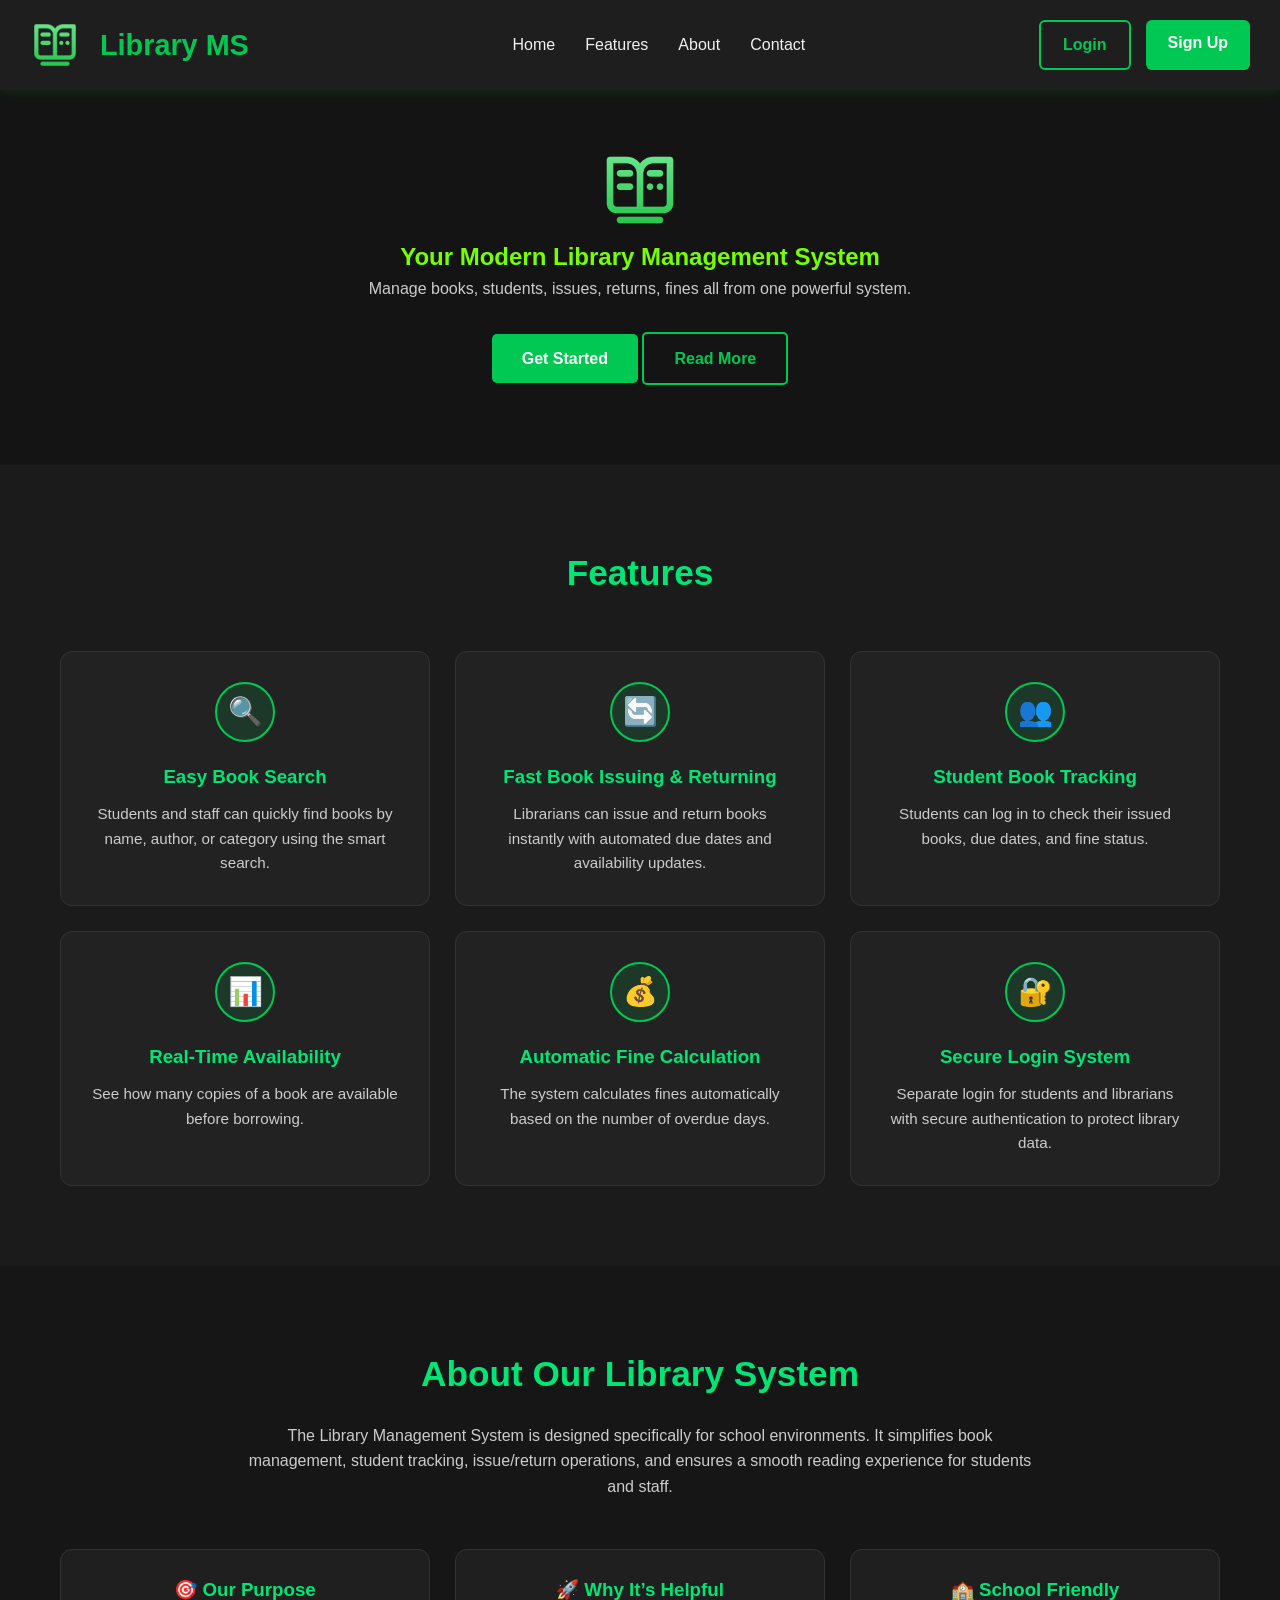
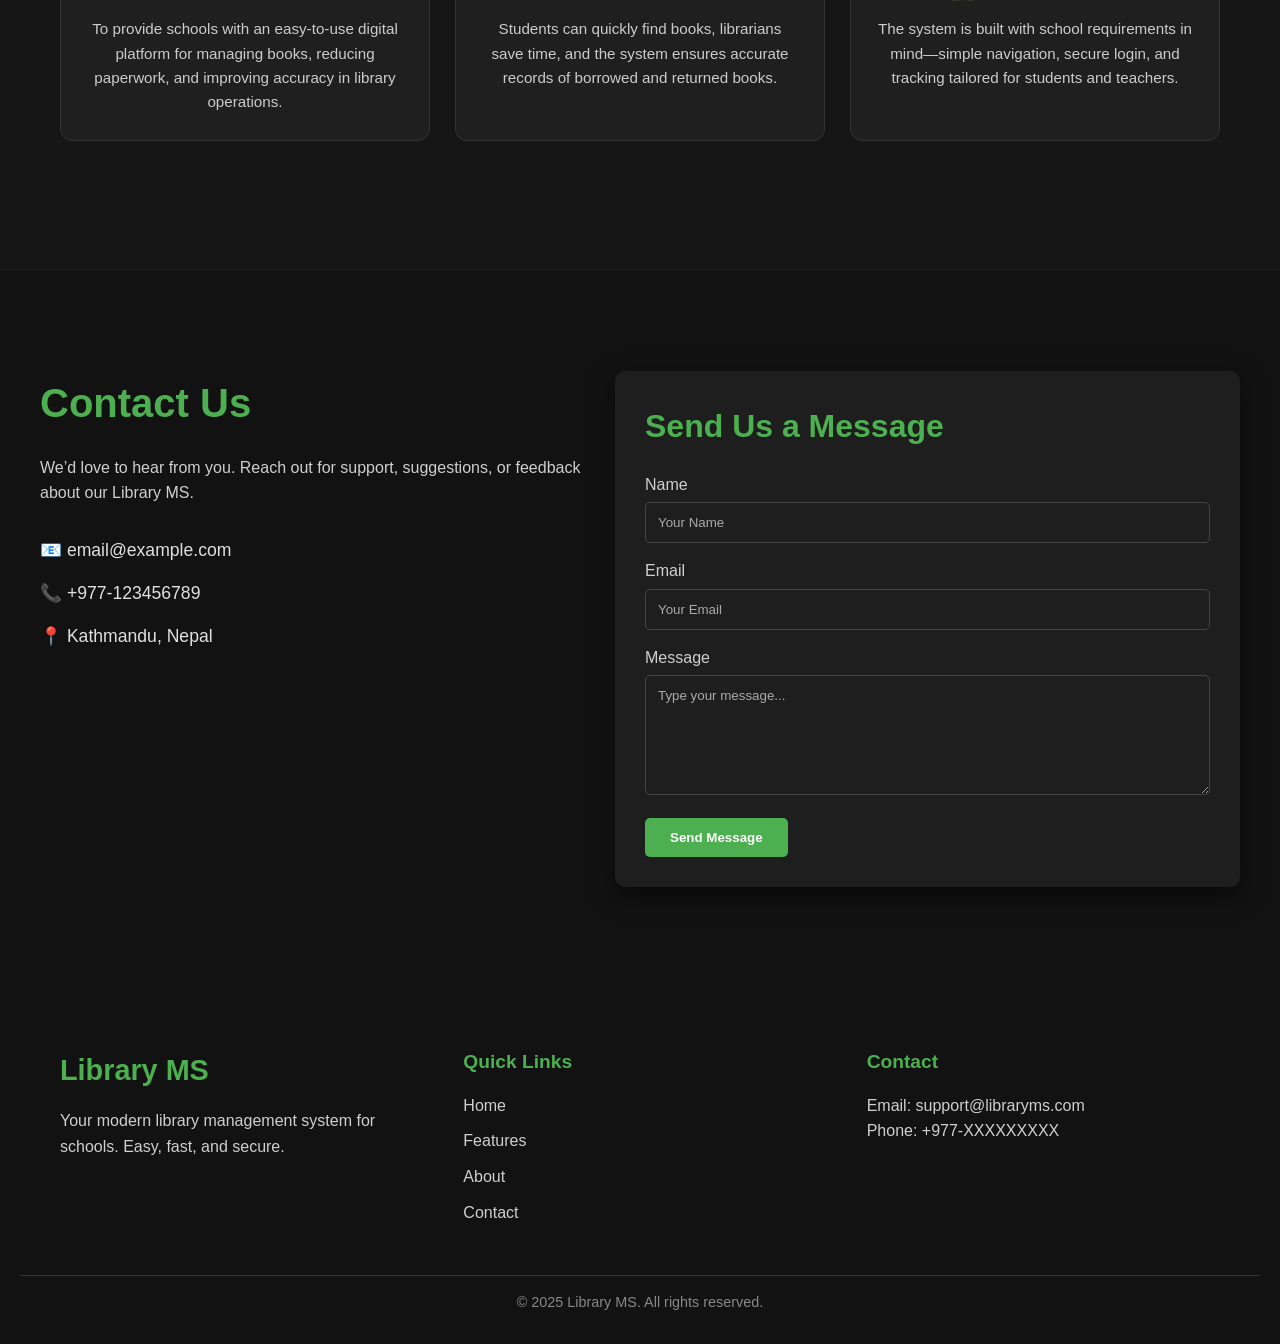
==== html/index.html @ 7e584225 "initial commit" ====
<!DOCTYPE html>
<html lang="en">

<head>
    <meta charset="UTF-8">
    <meta name="viewport" content="width=device-width, initial-scale=1.0">
    <title>Library MS - Dark Theme</title>
    <link rel="stylesheet" href="../css/index_style.css">
</head>

<body>

    <!-- ===========================
        HEADER
    ============================ -->
    <header>
        <div class="header-container">
            <div class="logo">
                <img src="../images/logo.png" alt="logo" height="50"> Library MS
            </div>

            <nav>
                <ul>
                    <li><a href="#home">Home</a></li>
                    <li><a href="#features">Features</a></li>
                    <li><a href="#about">About</a></li>
                    <li><a href="#contact">Contact</a></li>
                </ul>
            </nav>

            <!-- Login / Signup Buttons -->
            <div class="auth-buttons">
                <a href="login.html" class="btn-login">Login</a>
                <a href="signup.html" class="btn-signup">Sign Up</a>
            </div>
        </div>
    </header>

    <!-- ===========================
        HERO
    ============================ -->
    <section id="home" class="hero">
        <div class="container">
            <img src="../images/logo.png" alt="logo">
            <h2>Your Modern Library Management System</h2>
            <p>Manage books, students, issues, returns, fines all from one powerful system.</p>

            <div class="hero-buttons">
                <a class="btn" href="login.html">Get Started</a>
                <a class="btn btn-outline" href="about.html">Read More</a>
            </div>
        </div>
    </section>

    <!-- ===========================
        FEATURES
    ============================ -->
    <section id="features" class="features">
        <div class="container">
            <h2>Features</h2>
            <div class="feature-grid">

                <div class="feature-card">
                    <div class="feature-icon">🔍</div>
                    <h3>Easy Book Search</h3>
                    <p>Students and staff can quickly find books by name, author, or category using the smart search.</p>
                </div>

                <div class="feature-card">
                    <div class="feature-icon">🔄</div>
                    <h3>Fast Book Issuing & Returning</h3>
                    <p>Librarians can issue and return books instantly with automated due dates and availability updates.</p>
                </div>

                <div class="feature-card">
                    <div class="feature-icon">👥</div>
                    <h3>Student Book Tracking</h3>
                    <p>Students can log in to check their issued books, due dates, and fine status.</p>
                </div>

                <div class="feature-card">
                    <div class="feature-icon">📊</div>
                    <h3>Real-Time Availability</h3>
                    <p>See how many copies of a book are available before borrowing.</p>
                </div>

                <div class="feature-card">
                    <div class="feature-icon">💰</div>
                    <h3>Automatic Fine Calculation</h3>
                    <p>The system calculates fines automatically based on the number of overdue days.</p>
                </div>

                <div class="feature-card">
                    <div class="feature-icon">🔐</div>
                    <h3>Secure Login System</h3>
                    <p>Separate login for students and librarians with secure authentication to protect library data.</p>
                </div>

            </div>
        </div>
    </section>

    <!-- ===========================
        ABOUT
    ============================ -->
    <section id="about" class="about">
        <div class="container">
            <h2>About Our Library System</h2>
            <p class="about-description">
                The Library Management System is designed specifically for school environments.
                It simplifies book management, student tracking, issue/return operations, and
                ensures a smooth reading experience for students and staff.
            </p>

            <div class="about-grid">
                <div class="about-card">
                    <h3>🎯 Our Purpose</h3>
                    <p>To provide schools with an easy-to-use digital platform for managing books,
                        reducing paperwork, and improving accuracy in library operations.</p>
                </div>
                <div class="about-card">
                    <h3>🚀 Why It’s Helpful</h3>
                    <p>Students can quickly find books, librarians save time, and the system ensures
                        accurate records of borrowed and returned books.</p>
                </div>
                <div class="about-card">
                    <h3>🏫 School Friendly</h3>
                    <p>The system is built with school requirements in mind—simple navigation, secure login,
                        and tracking tailored for students and teachers.</p>
                </div>
            </div>
        </div>
    </section>

    <!-- ===========================
        CONTACT
    ============================ -->
    <section id="contact" class="contact">
        <div class="container-contact">

            <!-- Contact Info -->
            <div class="contact-info">
                <h2>Contact Us</h2>
                <p>We’d love to hear from you. Reach out for support, suggestions, or feedback about our Library MS.</p>
                <ul>
                    <li>📧 email@example.com</li>
                    <li>📞 +977-123456789</li>
                    <li>📍 Kathmandu, Nepal</li>
                </ul>
            </div>

            <!-- Contact Form -->
            <div class="contact-form">
                <h3>Send Us a Message</h3>

                <div class="form-group">
                    <label for="name">Name</label>
                    <input type="text" id="name" placeholder="Your Name">
                </div>

                <div class="form-group">
                    <label for="email">Email</label>
                    <input type="email" id="email" placeholder="Your Email">
                </div>

                <div class="form-group">
                    <label for="message">Message</label>
                    <textarea id="message" placeholder="Type your message..."></textarea>
                </div>

                <button class="btn btn-send">Send Message</button>
            </div>

        </div>
    </section>

    <!-- ===========================
        FOOTER
    ============================ -->
    <footer class="footer">
        <div class="container footer-container">

            <!-- About / Logo -->
            <div class="footer-column">
                <div class="footer-logo">Library MS</div>
                <p>Your modern library management system for schools. Easy, fast, and secure.</p>
            </div>

            <!-- Quick Links -->
            <div class="footer-column">
                <h4>Quick Links</h4>
                <ul>
                    <li><a href="#home">Home</a></li>
                    <li><a href="#features">Features</a></li>
                    <li><a href="#about">About</a></li>
                    <li><a href="#contact">Contact</a></li>
                </ul>
            </div>

            <!-- Contact -->
            <div class="footer-column">
                <h4>Contact</h4>
                <p>Email: support@libraryms.com</p>
                <p>Phone: +977-XXXXXXXXX</p>
            </div>

        </div>

        <div class="footer-bottom">
            &copy; 2025 Library MS. All rights reserved.
        </div>
    </footer>

</body>

</html>
---- css/index_style.css ----
/* ===========================
   Global Reset & Base Styles
============================ */
* {
    margin: 0;
    padding: 0;
    box-sizing: border-box;
    font-family: 'Segoe UI', Tahoma, Geneva, Verdana, sans-serif;
    scroll-behavior: smooth; /* Smooth scroll */
}

body {
    background-color: #121212;
    color: #e0e0e0;
    line-height: 1.6;
}

.container {
    max-width: 1200px;
    margin: auto;
    padding: 0 20px;
}

/* ===========================
   Buttons
============================ */
.btn {
    display: inline-block;
    padding: 12px 30px;
    background-color: #00c853;
    color: white;
    text-decoration: none;
    border-radius: 5px;
    font-weight: 600;
    transition: 0.3s;
    border: none;
}

.btn:hover {
    background-color: #009624;
}

.btn-outline {
    background-color: transparent;
    border: 2px solid #00c853;
    color: #00c853;
}

.btn-outline:hover {
    background-color: #00c853;
    color: white;
}

/* ===========================
   Header
============================ */
header {
    background-color: #1e1e1e;
    padding: 20px 30px;
    position: fixed;
    width: 100%;
    top: 0;
    z-index: 1000;
    box-shadow: 0 2px 10px rgba(0, 255, 0, 0.1);
}

.header-container {
    display: flex;
    justify-content: space-between;
    align-items: center;
}

header .logo {
    font-size: 1.8rem;
    font-weight: bold;
    color: #00c853;
    display: flex;
    align-items: center;
    gap: 20px;
}

nav ul {
    display: flex;
    list-style: none;
}

nav ul li {
    margin-left: 30px;
}

nav ul li a {
    color: #f1f1f1;
    text-decoration: none;
    transition: 0.3s;
}

nav ul li a:hover {
    color: #00c853;
}

.auth-buttons {
    display: flex;
    gap: 15px;
}

.btn-login {
    padding: 10px 22px;
    border-radius: 6px;
    border: 2px solid #00c853;
    color: #00c853;
    text-decoration: none;
    font-weight: 600;
    transition: 0.3s;
}

.btn-login:hover {
    background-color: #00c853;
    color: white;
}

.btn-signup {
    padding: 10px 22px;
    border-radius: 6px;
    background-color: #00c853;
    color: white;
    font-weight: 600;
    text-decoration: none;
    transition: 0.3s;
}

.btn-signup:hover {
    background-color: #009624;
}

/* ===========================
   Hero Section
============================ */
.hero {
    text-align: center;
    padding-top: 150px;
    padding-bottom: 80px;
    background-color: #141414;
}

.hero .container img {
    height: 80px;
}

.hero h1 {
    color: #00c853;
}

.hero h2 {
    color: #76ff03;
}

.hero p {
    max-width: 700px;
    margin: auto;
    color: #cccccc;
    margin-bottom: 30px;
}

/* ===========================
   Features Section
============================ */
.features {
    background-color: #1b1b1b;
    padding: 80px 0;
}

.features h2 {
    text-align: center;
    margin-bottom: 50px;
    font-size: 2.2rem;
    color: #00e676;
}

.feature-grid {
    display: grid;
    grid-template-columns: repeat(auto-fit, minmax(280px, 1fr));
    gap: 25px;
}

.feature-card {
    background-color: #222;
    padding: 30px;
    border-radius: 12px;
    text-align: center;
    transition: 0.3s ease;
    border: 1px solid #333;
}

.feature-card:hover {
    transform: translateY(-8px);
    border-color: #00c853;
    box-shadow: 0 4px 20px rgba(0, 255, 0, 0.1);
}

.feature-icon {
    width: 60px;
    height: 60px;
    margin: auto;
    margin-bottom: 20px;
    border-radius: 50%;
    background-color: #00c85322;
    border: 2px solid #00c853;
    display: flex;
    justify-content: center;
    align-items: center;
    font-size: 28px;
    color: #00e676;
}

.feature-card h3 {
    margin-bottom: 10px;
    color: #00e676;
}

.feature-card p {
    color: #cccccc;
    font-size: 0.95rem;
}

/* ===========================
   About Section
============================ */
.about {
    background-color: #161616;
    padding: 80px 0;
    text-align: center;
}

.about h2 {
    color: #00e676;
    font-size: 2.2rem;
    margin-bottom: 20px;
}

.about-description {
    max-width: 800px;
    margin: 0 auto 50px;
    color: #cccccc;
    font-size: 1rem;
}

.about-grid {
    display: grid;
    grid-template-columns: repeat(auto-fit, minmax(260px, 1fr));
    gap: 25px;
    margin-bottom: 50px;
}

.about-card {
    background-color: #1f1f1f;
    padding: 25px;
    border-radius: 12px;
    border: 1px solid #333;
    transition: 0.3s ease;
}

.about-card:hover {
    transform: translateY(-8px);
    border-color: #00c853;
    box-shadow: 0 4px 20px rgba(0, 255, 0, 0.1);
}

.about-card h3 {
    color: #00e676;
    margin-bottom: 12px;
}

.about-card p {
    color: #cccccc;
    font-size: 0.95rem;
}

/* ===========================
   Contact Section
============================ */
.container-contact{
    display: flex;
    justify-content: space-between;
    align-items: flex-start;
    width: 100%;
    height: auto;
    padding: 20px;
}
.contact {
    background-color: #121212;
    padding: 80px 20px;
    display: flex;
    flex-direction: row; /* row layout */
    justify-content: space-between; /* space between info and form */
    align-items: flex-start;
    gap: 50px;
    color: #e0e0e0;
    flex-wrap: wrap; /* allows stacking on small screens */
    width: 100%;
}

.contact-info {
    flex: 1 1 350px;
  
}

.contact-info h2 {
    font-size: 2.5rem;
    margin-bottom: 20px;
    color: #4CAF50;
}

.contact-info p {
    margin-bottom: 30px;
    line-height: 1.6;
    color: #cfcfcf;
}

.contact-info ul {
    list-style: none;
    padding: 0;
}

.contact-info ul li {
    margin-bottom: 15px;
    font-size: 1.1rem;
}

/* Contact Form */
.contact-form {
    flex: 1 1 400px;
    background: #1e1e1e;
    padding: 30px;
    border-radius: 10px;
    box-shadow: 0 8px 25px rgba(0, 0, 0, 0.5);
    width: 400px;
    
}

.contact-form h3 {
    font-size: 2rem;
    margin-bottom: 20px;
    color: #4CAF50;
}

.contact-form .form-group {
    margin-bottom: 15px;
}

.contact-form label {
    display: block;
    margin-bottom: 5px;
    color: #cfcfcf;
}

.contact-form input,
.contact-form textarea {
    width: 100%;
    padding: 12px;
    border-radius: 5px;
    border: 1px solid #444;
    background: #1e1e1e;
    color: #e0e0e0;
    outline: none;
    transition: border 0.3s, box-shadow 0.3s;
}

.contact-form input::placeholder,
.contact-form textarea::placeholder {
    color: #aaa;
}

.contact-form input:focus,
.contact-form textarea:focus {
    border-color: #4CAF50;
    box-shadow: 0 0 5px rgba(76, 175, 80, 0.5);
}

.contact-form textarea {
    resize: vertical;
    min-height: 120px;
}

.contact-form .btn-send {
    background-color: #4CAF50;
    color: #fff;
    padding: 12px 25px;
    border: none;
    border-radius: 5px;
    cursor: pointer;
    transition: background 0.3s;
}

.contact-form .btn-send:hover {
    background-color: #45a049;
}


/* ===========================
   Footer Section
============================ */
.footer {
    background-color: #121212;
    color: #e0e0e0;
    padding: 60px 20px 30px;
}

.footer .container {
    display: flex;
    flex-wrap: wrap;
    gap: 50px;
}

.footer-column {
    flex: 1 1 200px;
}

.footer-logo {
    font-size: 1.8rem;
    font-weight: bold;
    color: #4CAF50;
    margin-bottom: 15px;
}

.footer-column h4 {
    font-size: 1.2rem;
    color: #4CAF50;
    margin-bottom: 15px;
}

.footer-column p,
.footer-column ul {
    color: #cfcfcf;
    line-height: 1.6;
}

.footer-column ul {
    list-style: none;
    padding: 0;
}

.footer-column ul li {
    margin-bottom: 10px;
}

.footer-column ul li a {
    text-decoration: none;
    color: #cfcfcf;
    transition: color 0.3s;
}

.footer-column ul li a:hover {
    color: #4CAF50;
}

.footer-bottom {
    text-align: center;
    margin-top: 40px;
    border-top: 1px solid #333;
    padding-top: 15px;
    color: #888;
    font-size: 0.9rem;
}
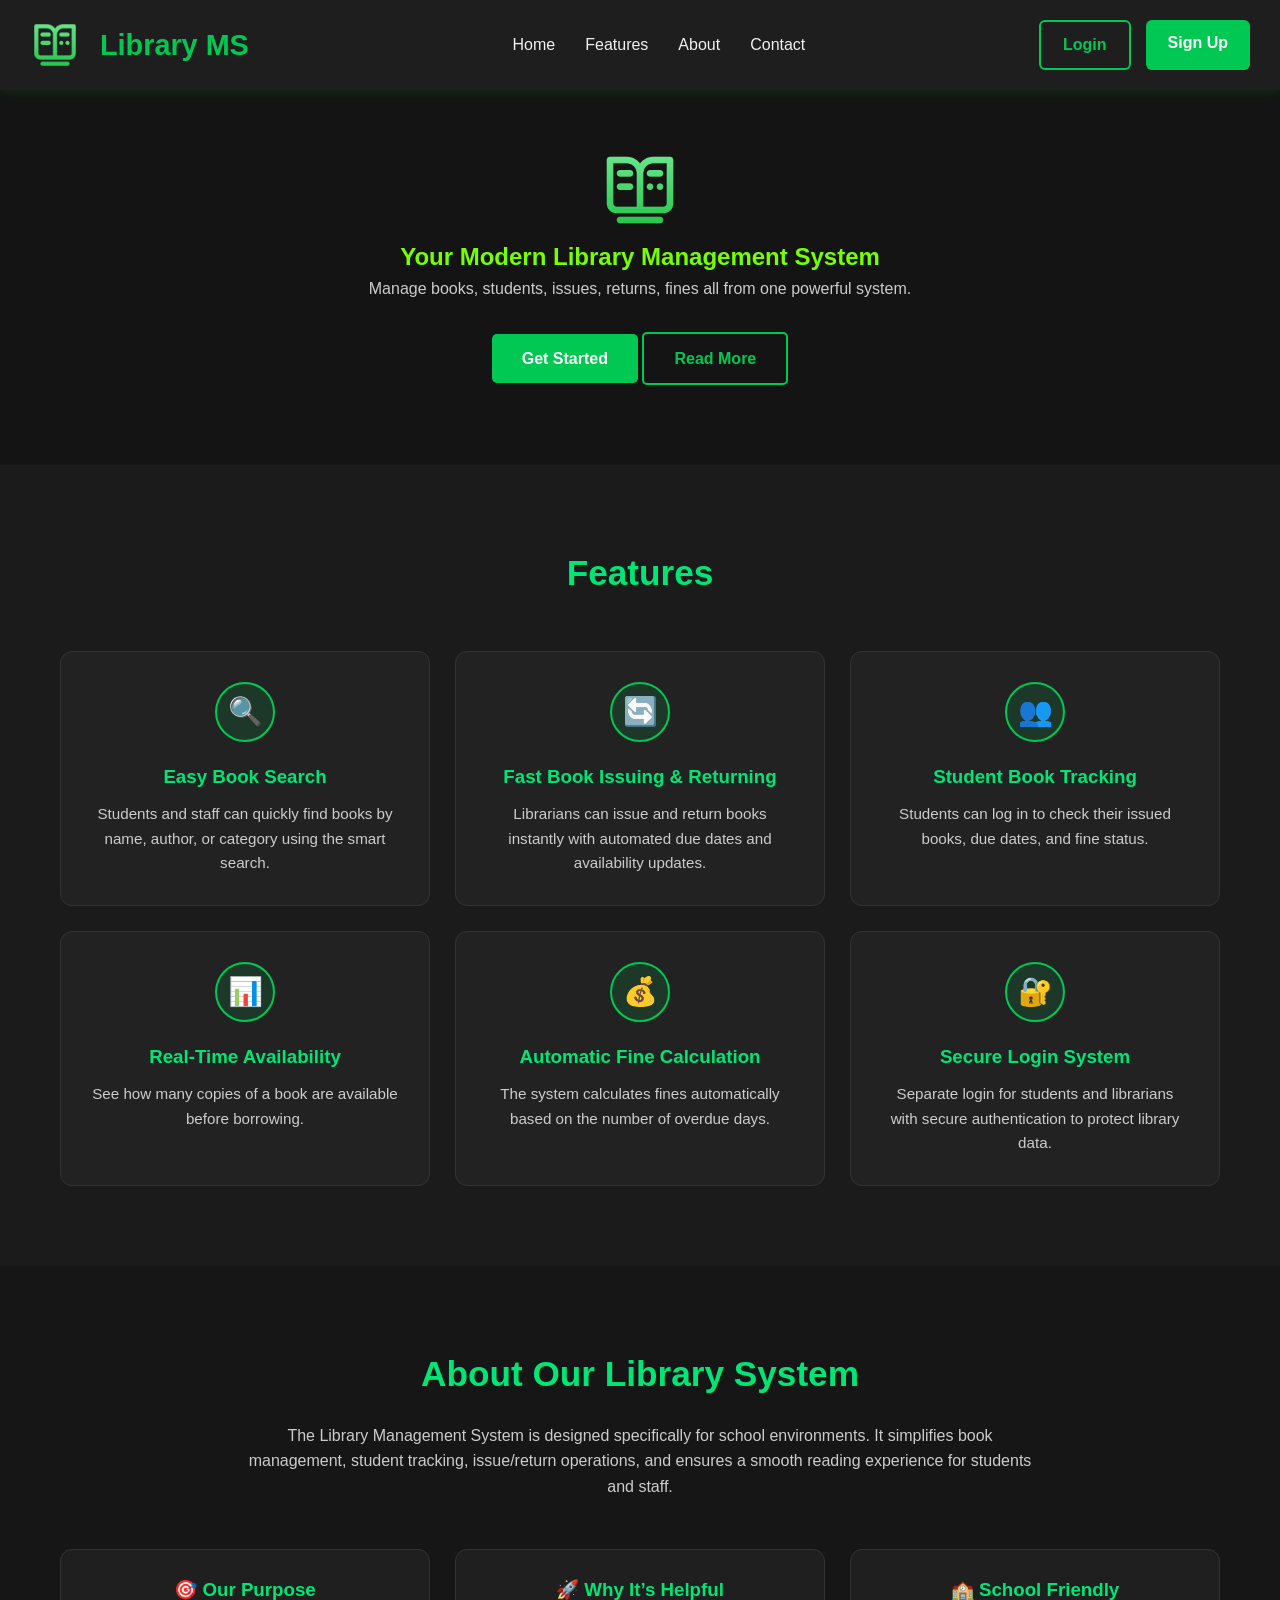
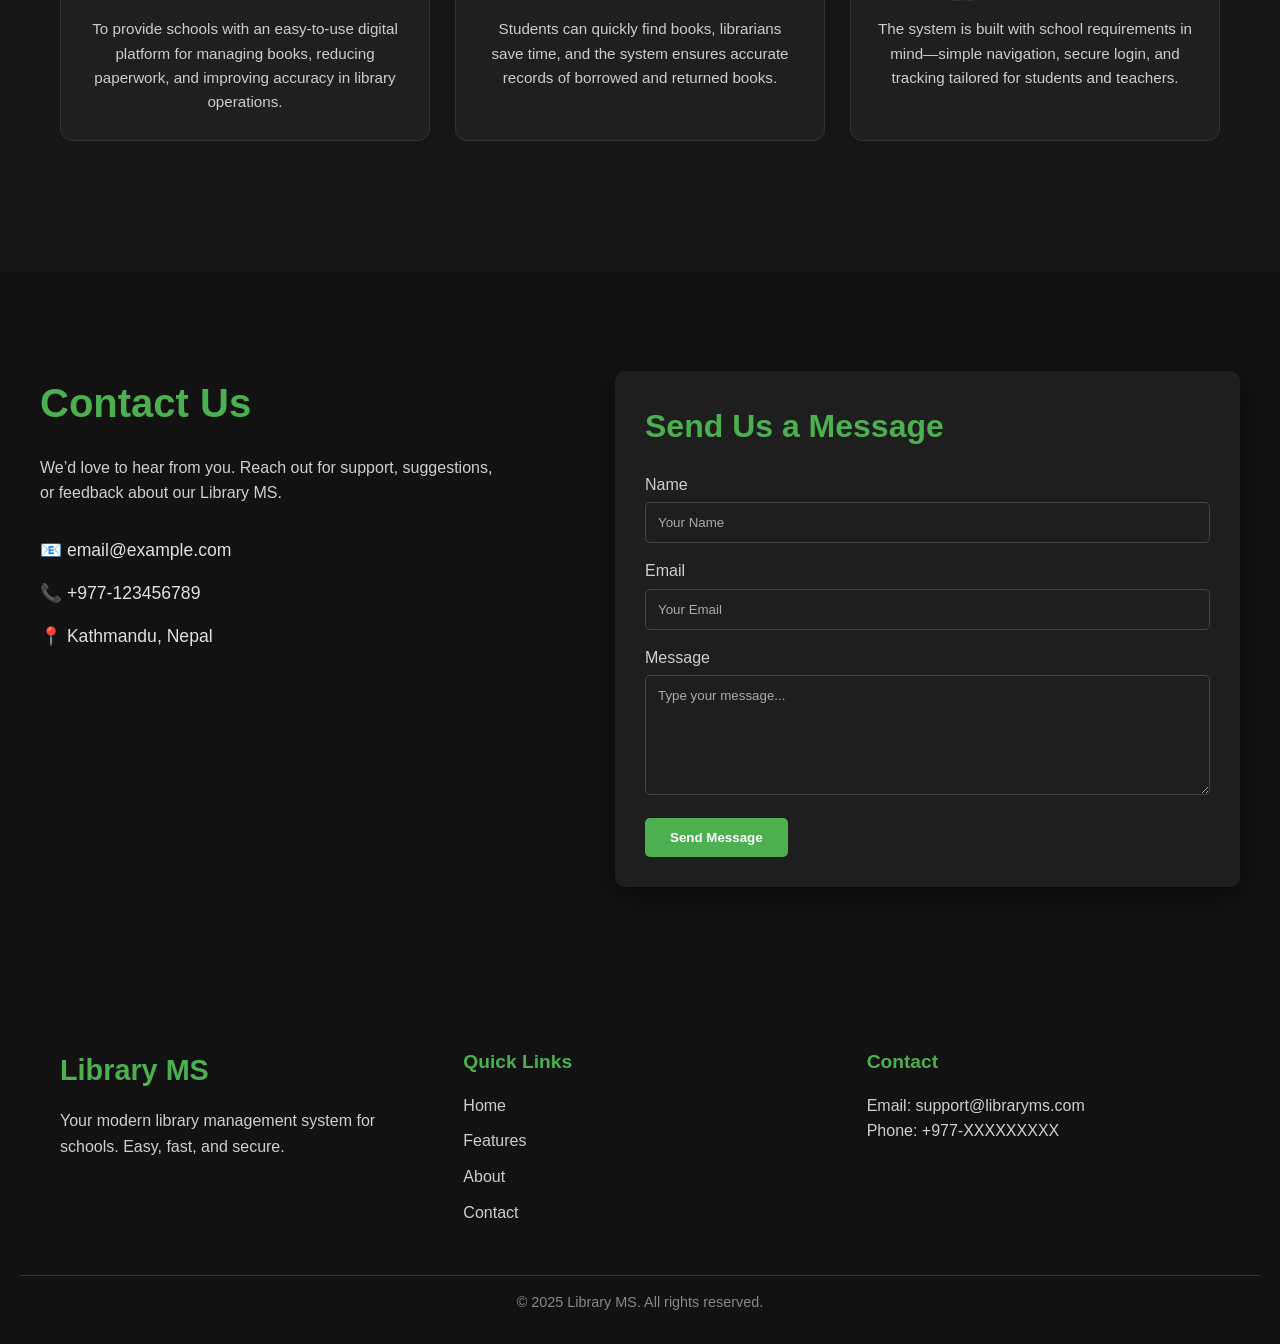
==== commit 03e38950: "Merge branch 'main' of https://github.com/TuladharBigyan0-UX/my_project" ====
--- a/html/index.html
+++ b/html/index.html
@@ -30,7 +30,7 @@
 
             <!-- Login / Signup Buttons -->
             <div class="auth-buttons">
-                <a href="login.html" class="btn-login">Login</a>
+                <a href="../php/login.php" class="btn-login">Login</a>
                 <a href="signup.html" class="btn-signup">Sign Up</a>
             </div>
         </div>
--- a/css/index_style.css
+++ b/css/index_style.css
@@ -314,6 +314,7 @@
     margin-bottom: 30px;
     line-height: 1.6;
     color: #cfcfcf;
+    width: 80%;
 }
 
 .contact-info ul {
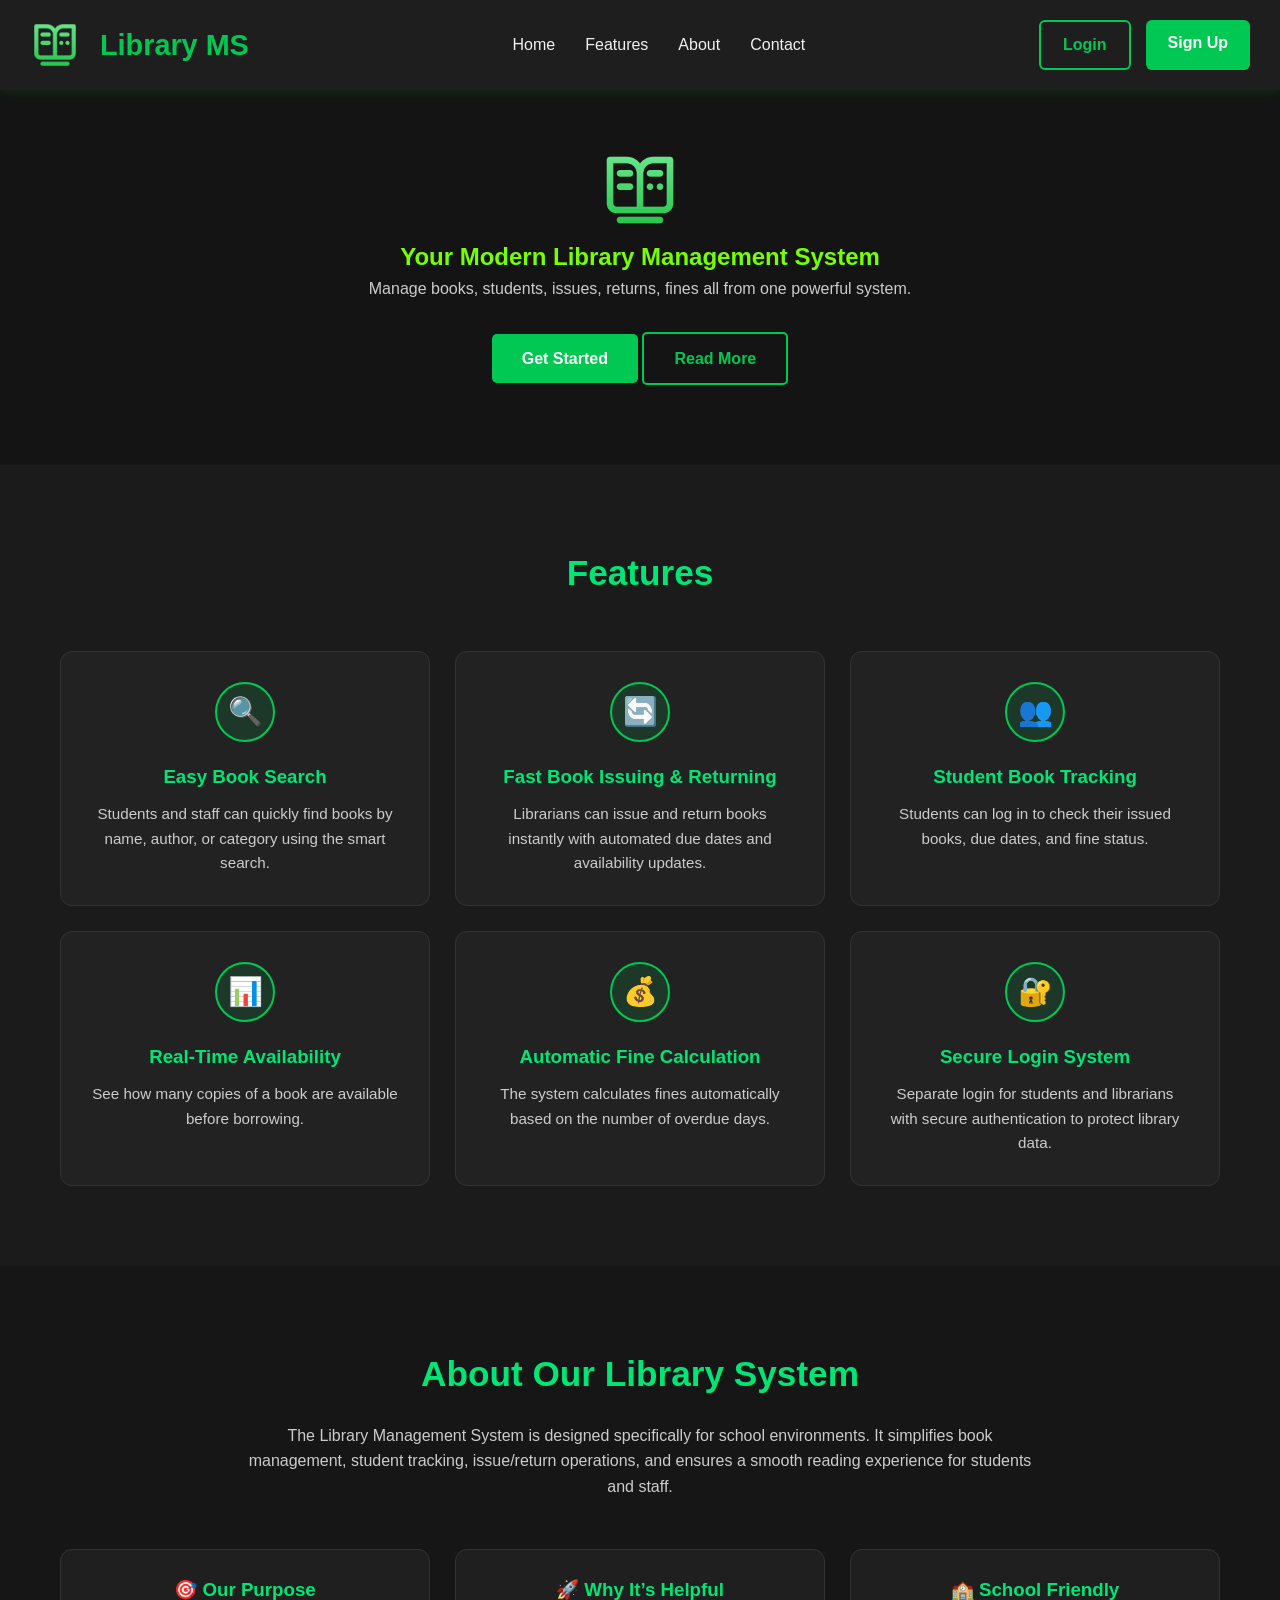
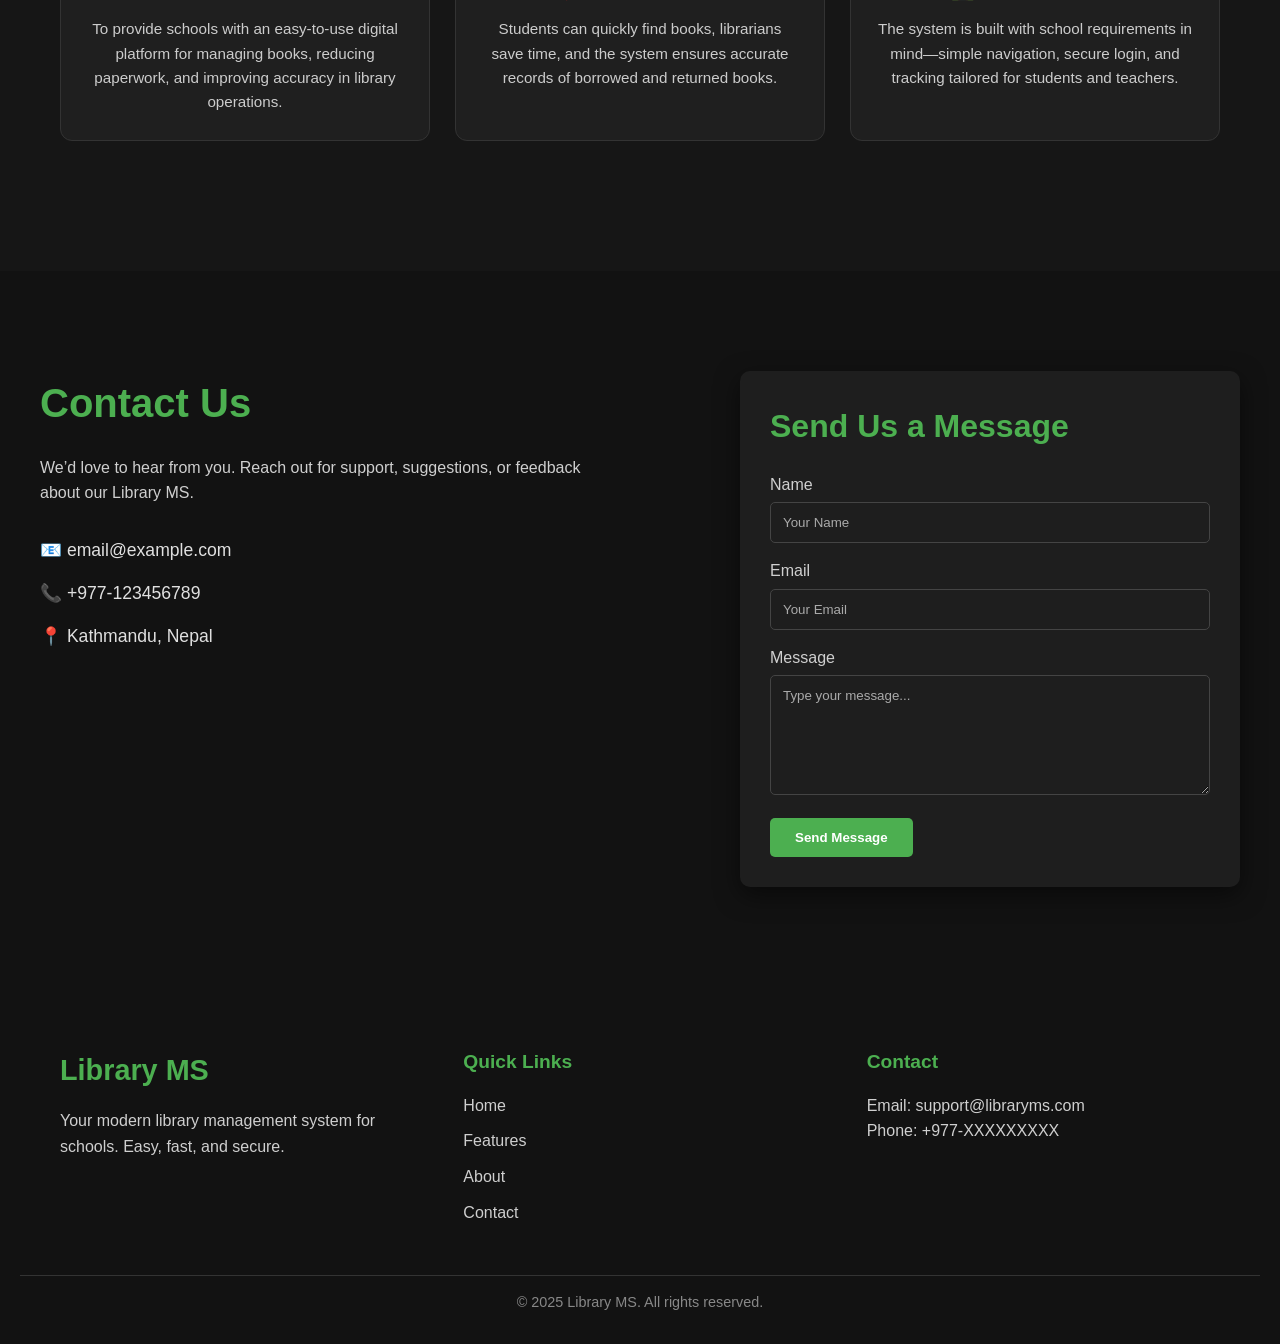
==== commit a1f2613e: "folder creted" ====
--- a/html/index.html
+++ b/html/index.html
@@ -46,7 +46,7 @@
             <p>Manage books, students, issues, returns, fines all from one powerful system.</p>
 
             <div class="hero-buttons">
-                <a class="btn" href="login.html">Get Started</a>
+                <a class="btn" href="../php/login.php">Get Started</a>
                 <a class="btn btn-outline" href="about.html">Read More</a>
             </div>
         </div>
@@ -210,7 +210,7 @@
             &copy; 2025 Library MS. All rights reserved.
         </div>
     </footer>
-
+<script src="../js/mobile_menu.js"></script>
 </body>
 
 </html>
--- a/css/index_style.css
+++ b/css/index_style.css
@@ -6,7 +6,7 @@
     padding: 0;
     box-sizing: border-box;
     font-family: 'Segoe UI', Tahoma, Geneva, Verdana, sans-serif;
-    scroll-behavior: smooth; /* Smooth scroll */
+    scroll-behavior: smooth;
 }
 
 body {
@@ -130,6 +130,37 @@
 
 .btn-signup:hover {
     background-color: #009624;
+}
+
+/* Mobile Menu Toggle
+.menu-toggle {
+    display: none;
+    flex-direction: column;
+    cursor: pointer;
+    gap: 5px;
+}
+
+.menu-toggle span {
+    width: 25px;
+    height: 3px;
+    background-color: #00c853;
+    border-radius: 3px;
+    transition: 0.3s;
+} */
+/* Mobile Menu Toggle */
+.menu-toggle {
+    display: none;
+    position: fixed;
+    top: 20px;
+    left: 20px;
+    z-index: 1001;
+    background: var(--green);
+    color: #000;
+    border: none;
+    padding: 10px 15px;
+    border-radius: 8px;
+    cursor: pointer;
+    font-size: 20px;
 }
 
 /* ===========================
@@ -286,22 +317,22 @@
     height: auto;
     padding: 20px;
 }
+
 .contact {
     background-color: #121212;
     padding: 80px 20px;
     display: flex;
-    flex-direction: row; /* row layout */
-    justify-content: space-between; /* space between info and form */
+    flex-direction: row;
+    justify-content: space-between;
     align-items: flex-start;
     gap: 50px;
     color: #e0e0e0;
-    flex-wrap: wrap; /* allows stacking on small screens */
+    flex-wrap: wrap;
     width: 100%;
 }
 
 .contact-info {
     flex: 1 1 350px;
-  
 }
 
 .contact-info h2 {
@@ -327,15 +358,13 @@
     font-size: 1.1rem;
 }
 
-/* Contact Form */
 .contact-form {
     flex: 1 1 400px;
     background: #1e1e1e;
     padding: 30px;
     border-radius: 10px;
     box-shadow: 0 8px 25px rgba(0, 0, 0, 0.5);
-    width: 400px;
-    
+    max-width: 500px;
 }
 
 .contact-form h3 {
@@ -396,7 +425,6 @@
     background-color: #45a049;
 }
 
-
 /* ===========================
    Footer Section
 ============================ */
@@ -462,3 +490,221 @@
     color: #888;
     font-size: 0.9rem;
 }
+
+/* ===========================
+   RESPONSIVE DESIGN
+============================ */
+
+/* Tablet & Below (768px) */
+@media (max-width: 768px) {
+    /* Header */
+    .header-container {
+        flex-wrap: wrap;
+    }
+
+    header .logo {
+        font-size: 1.4rem;
+    }
+
+    nav {
+        display: none;
+        width: 100%;
+        margin-top: 20px;
+    }
+
+    nav.active {
+        display: block;
+    }
+
+    nav ul {
+        flex-direction: column;
+        gap: 15px;
+    }
+
+    nav ul li {
+        margin-left: 0;
+    }
+
+    .menu-toggle {
+        display: flex;
+    }
+
+    .auth-buttons {
+        margin-top: 15px;
+        width: 100%;
+        justify-content: center;
+    }
+
+    /* Hero */
+    .hero {
+        padding-top: 120px;
+        padding-bottom: 60px;
+    }
+
+    .hero h1 {
+        font-size: 1.8rem;
+    }
+
+    .hero h2 {
+        font-size: 1.4rem;
+    }
+
+    /* Features */
+    .features h2 {
+        font-size: 1.8rem;
+    }
+
+    .feature-grid {
+        grid-template-columns: 1fr;
+    }
+
+    /* About */
+    .about h2 {
+        font-size: 1.8rem;
+    }
+
+    .about-grid {
+        grid-template-columns: 1fr;
+    }
+
+    /* Contact */
+    .contact {
+        flex-direction: column;
+        gap: 30px;
+    }
+
+    .contact-info p {
+        width: 100%;
+    }
+
+    .contact-form {
+        max-width: 100%;
+    }
+
+    .contact-info h2 {
+        font-size: 2rem;
+    }
+
+    /* Footer */
+    .footer .container {
+        flex-direction: column;
+        gap: 30px;
+    }
+}
+
+/* Mobile (480px) */
+@media (max-width: 480px) {
+    /* Global */
+    .container {
+        padding: 0 15px;
+    }
+
+    /* Header */
+    header {
+        padding: 15px 20px;
+    }
+
+    header .logo {
+        font-size: 1.2rem;
+        gap: 10px;
+    }
+
+    header .logo img {
+        height: 40px;
+    }
+
+    .btn-login,
+    .btn-signup {
+        padding: 8px 16px;
+        font-size: 0.9rem;
+    }
+
+    /* Hero */
+    .hero {
+        padding-top: 100px;
+        padding-bottom: 40px;
+    }
+
+    .hero .container img {
+        height: 60px;
+    }
+
+    .hero h1 {
+        font-size: 1.5rem;
+    }
+
+    .hero h2 {
+        font-size: 1.2rem;
+    }
+
+    .hero p {
+        font-size: 0.9rem;
+    }
+
+    .btn {
+        padding: 10px 20px;
+        font-size: 0.9rem;
+    }
+
+    /* Features */
+    .features {
+        padding: 60px 0;
+    }
+
+    .features h2 {
+        font-size: 1.6rem;
+    }
+
+    .feature-card {
+        padding: 20px;
+    }
+
+    .feature-icon {
+        width: 50px;
+        height: 50px;
+        font-size: 24px;
+    }
+
+    /* About */
+    .about {
+        padding: 60px 0;
+    }
+
+    .about h2 {
+        font-size: 1.6rem;
+    }
+
+    .about-card {
+        padding: 20px;
+    }
+
+    /* Contact */
+    .contact {
+        padding: 60px 15px;
+    }
+
+    .contact-info h2 {
+        font-size: 1.8rem;
+    }
+
+    .contact-form h3 {
+        font-size: 1.6rem;
+    }
+
+    .contact-form {
+        padding: 20px;
+    }
+
+    /* Footer */
+    .footer {
+        padding: 40px 20px 20px;
+    }
+
+    .footer-logo {
+        font-size: 1.5rem;
+    }
+
+    .footer-column h4 {
+        font-size: 1.1rem;
+    }
+}
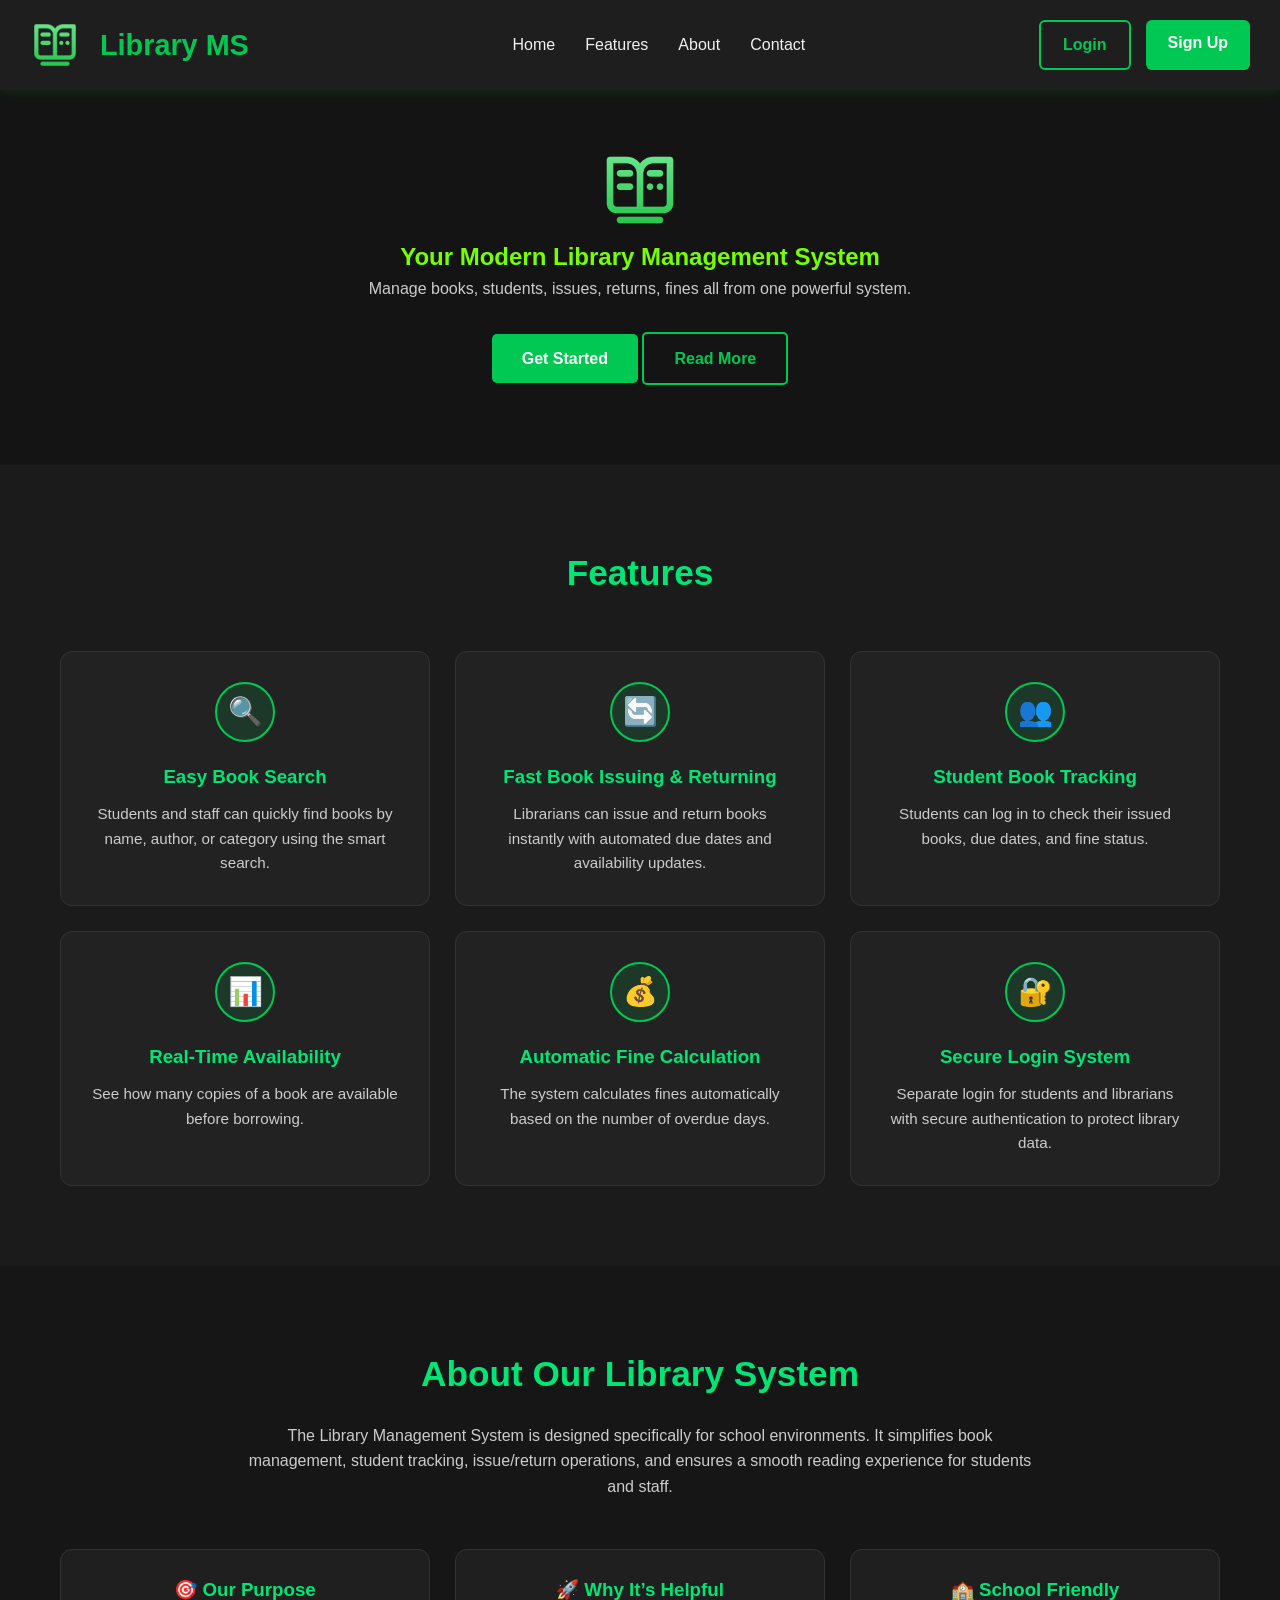
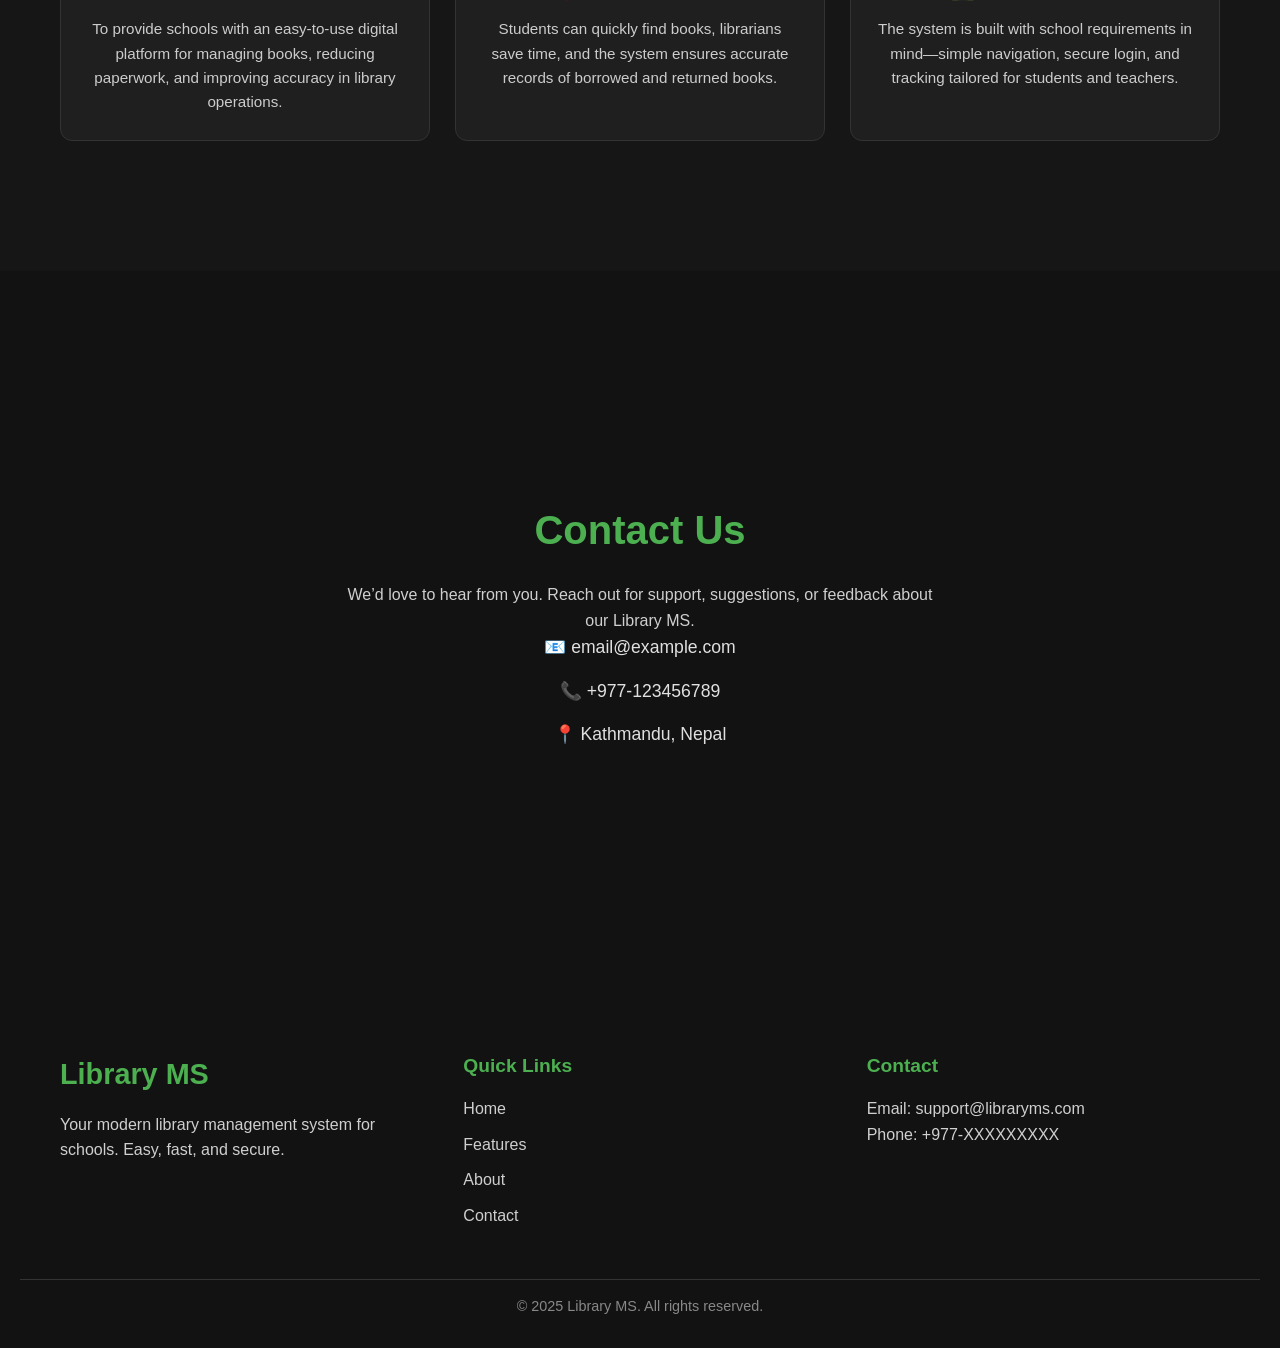
==== commit a3d2b3d2: "Final" ====
--- a/html/index.html
+++ b/html/index.html
@@ -149,28 +149,6 @@
                 </ul>
             </div>
 
-            <!-- Contact Form -->
-            <div class="contact-form">
-                <h3>Send Us a Message</h3>
-
-                <div class="form-group">
-                    <label for="name">Name</label>
-                    <input type="text" id="name" placeholder="Your Name">
-                </div>
-
-                <div class="form-group">
-                    <label for="email">Email</label>
-                    <input type="email" id="email" placeholder="Your Email">
-                </div>
-
-                <div class="form-group">
-                    <label for="message">Message</label>
-                    <textarea id="message" placeholder="Type your message..."></textarea>
-                </div>
-
-                <button class="btn btn-send">Send Message</button>
-            </div>
-
         </div>
     </section>
 
--- a/css/index_style.css
+++ b/css/index_style.css
@@ -309,30 +309,22 @@
 /* ===========================
    Contact Section
 ============================ */
-.container-contact{
-    display: flex;
-    justify-content: space-between;
-    align-items: flex-start;
-    width: 100%;
-    height: auto;
-    padding: 20px;
-}
-
 .contact {
     background-color: #121212;
     padding: 80px 20px;
     display: flex;
-    flex-direction: row;
-    justify-content: space-between;
-    align-items: flex-start;
-    gap: 50px;
+    justify-content: center;
+    align-items: center;
     color: #e0e0e0;
-    flex-wrap: wrap;
     width: 100%;
+    min-height: 80vh;
+    box-sizing: border-box;
 }
 
 .contact-info {
-    flex: 1 1 350px;
+    flex: 1;
+    text-align: center;
+    max-width: 600px;
 }
 
 .contact-info h2 {
@@ -342,10 +334,10 @@
 }
 
 .contact-info p {
-    margin-bottom: 30px;
+    margin: 0 auto30px;
     line-height: 1.6;
     color: #cfcfcf;
-    width: 80%;
+    max-width: 100%;
 }
 
 .contact-info ul {
@@ -356,74 +348,9 @@
 .contact-info ul li {
     margin-bottom: 15px;
     font-size: 1.1rem;
-}
-
-.contact-form {
-    flex: 1 1 400px;
-    background: #1e1e1e;
-    padding: 30px;
-    border-radius: 10px;
-    box-shadow: 0 8px 25px rgba(0, 0, 0, 0.5);
-    max-width: 500px;
-}
-
-.contact-form h3 {
-    font-size: 2rem;
-    margin-bottom: 20px;
-    color: #4CAF50;
-}
-
-.contact-form .form-group {
-    margin-bottom: 15px;
-}
-
-.contact-form label {
-    display: block;
-    margin-bottom: 5px;
-    color: #cfcfcf;
-}
-
-.contact-form input,
-.contact-form textarea {
-    width: 100%;
-    padding: 12px;
-    border-radius: 5px;
-    border: 1px solid #444;
-    background: #1e1e1e;
-    color: #e0e0e0;
-    outline: none;
-    transition: border 0.3s, box-shadow 0.3s;
-}
-
-.contact-form input::placeholder,
-.contact-form textarea::placeholder {
-    color: #aaa;
-}
-
-.contact-form input:focus,
-.contact-form textarea:focus {
-    border-color: #4CAF50;
-    box-shadow: 0 0 5px rgba(76, 175, 80, 0.5);
-}
-
-.contact-form textarea {
-    resize: vertical;
-    min-height: 120px;
-}
-
-.contact-form .btn-send {
-    background-color: #4CAF50;
-    color: #fff;
-    padding: 12px 25px;
-    border: none;
-    border-radius: 5px;
-    cursor: pointer;
-    transition: background 0.3s;
-}
-
-.contact-form .btn-send:hover {
-    background-color: #45a049;
-}
+    text-align: center;
+}
+
 
 /* ===========================
    Footer Section
